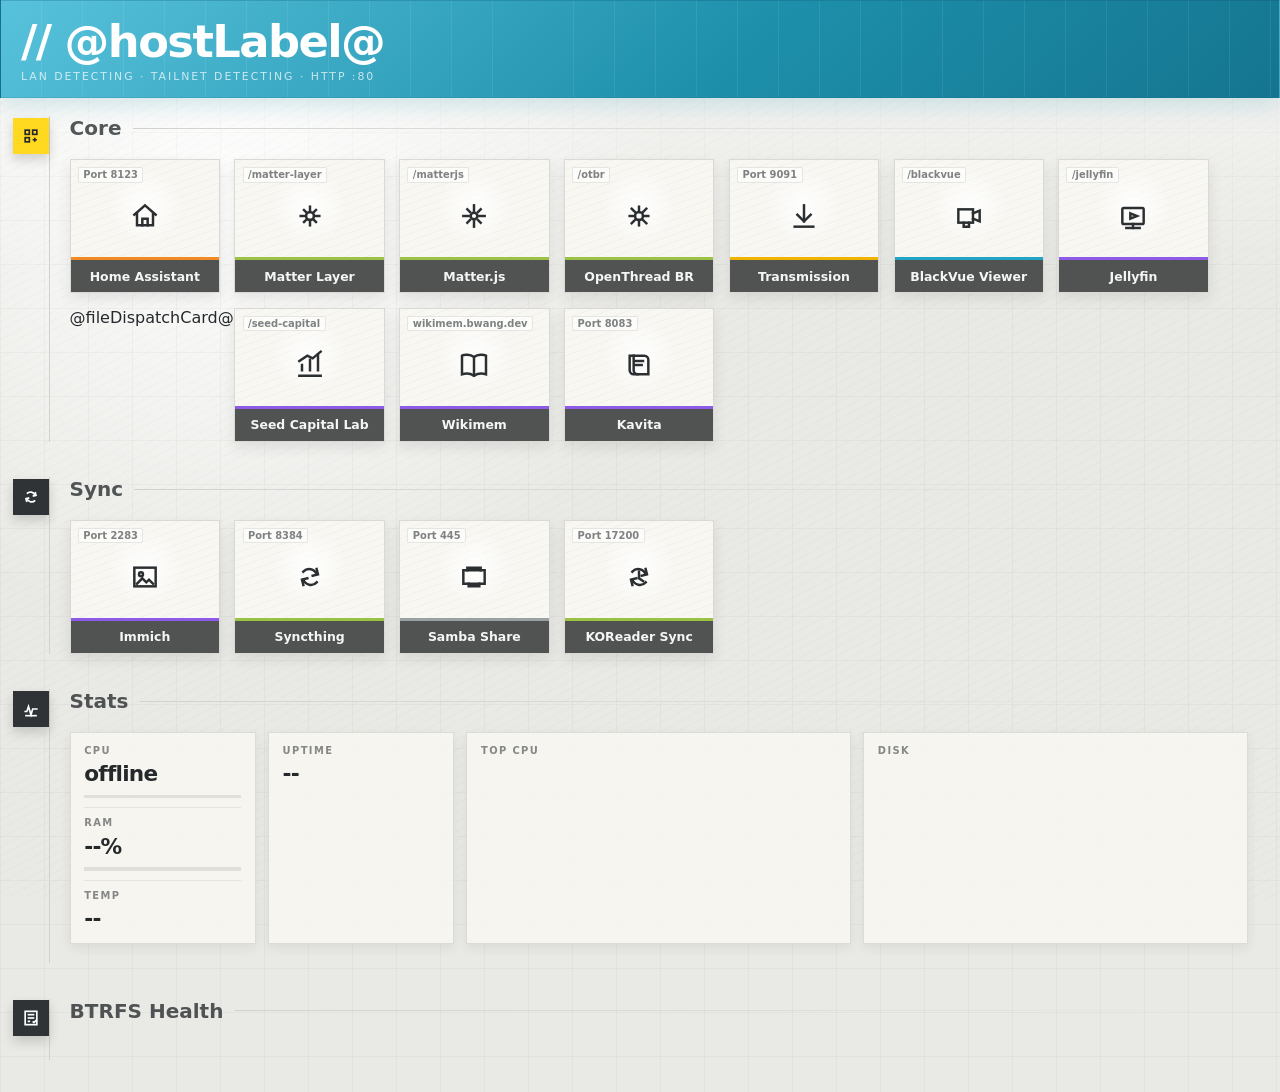
==== machines/gaia/homepage/index.html @ 998d09f6 "cleanup, reorganization" ====
<!doctype html>
<html lang="en">
  <head>
    <meta charset="utf-8" />
    <meta name="viewport" content="width=device-width, initial-scale=1" />
    <title>// @hostLabel@</title>
    <style>
      :root {
        color-scheme: light;
        --bg: #e9e9e5;
        --paper: #f4f3ef;
        --tile: #f8f7f2;
        --ink: #25292c;
        --muted: #71787d;
        --line: #cfd2cf;
        --line-dark: #9ea4a4;
        --black: #1e2021;
        --yellow: #ffd91f;
        --yellow-deep: #f0b400;
        --cyan: #21a4c6;
        --purple: #8d5be8;
        --green: #9bc245;
        --orange: #f08a24;
      }

      * { box-sizing: border-box; }

      body {
        margin: 0;
        min-height: 100vh;
        font-family: Inter, ui-sans-serif, system-ui, -apple-system, BlinkMacSystemFont, "Segoe UI", sans-serif;
        color: var(--ink);
        background:
          linear-gradient(rgba(70, 76, 80, 0.045) 1px, transparent 1px),
          linear-gradient(90deg, rgba(70, 76, 80, 0.045) 1px, transparent 1px),
          radial-gradient(circle at 18% 18%, rgba(255,255,255,0.9), transparent 28rem),
          var(--bg);
        background-size: 44px 44px, 44px 44px, auto, auto;
      }

      body::before {
        content: "";
        position: fixed;
        inset: 0;
        pointer-events: none;
        background:
          repeating-linear-gradient(-28deg, transparent 0 7px, rgba(40,42,43,0.018) 7px 8px),
          linear-gradient(180deg, rgba(255,255,255,0.62), transparent 32%);
      }

      main {
        position: relative;
        width: 100vw;
        min-height: 100vh;
        margin: 0;
        padding: 0;
      }

      .hero {
        position: relative;
        min-height: 5.3rem;
        display: grid;
        align-items: center;
        margin-bottom: 1.15rem;
        padding: 0.9rem 1.25rem;
        overflow: hidden;
        background:
          linear-gradient(135deg, #58c2dc, #1d8faa 58%, #157590);
        border: 1px solid rgba(20,88,108,0.20);
        box-shadow: 0 0.55rem 1.25rem rgba(28,138,166,0.16);
      }

      .hero::after {
        content: "";
        position: absolute;
        inset: 0;
        pointer-events: none;
        background: repeating-linear-gradient(90deg, transparent 0 2.5rem, rgba(255,255,255,0.08) 2.5rem 2.56rem);
      }

      .hero-copy {
        position: relative;
        z-index: 1;
        color: rgba(255,255,255,0.82);
        display: flex;
        flex-direction: column;
        justify-content: center;
      }

      h1 {
        margin: 0;
        color: white;
        font-size: clamp(1.5rem, 3.5vw, 2.8rem);
        font-weight: 620;
        letter-spacing: -0.035em;
      }

      .subtitle {
        margin-top: 0.08rem;
        font-size: 0.68rem;
        letter-spacing: 0.18em;
        text-transform: uppercase;
        color: rgba(255,255,255,0.72);
      }

      .workspace {
        display: grid;
        grid-template-columns: 3.1rem minmax(0, 1fr);
        column-gap: 1.25rem;
        row-gap: 2.2rem;
        padding-right: 1rem;
        padding-bottom: 2rem;
      }

      .section-icon {
        display: flex;
        justify-content: flex-end;
        align-items: flex-start;
        padding-top: 0.1rem;
        border-right: 1px solid var(--line);
      }

      .rail-item {
        position: sticky;
        top: 0.9rem;
        width: 2.25rem;
        height: 2.25rem;
        display: grid;
        place-items: center;
        background: #2f3335;
        color: white;
        box-shadow: 0 0.35rem 0.75rem rgba(0,0,0,0.16);
        border: 0;
        cursor: pointer;
        transition: background 140ms ease, color 140ms ease, transform 140ms ease;
      }

      .rail-item:hover,
      .rail-item:focus-visible {
        transform: translateY(-0.08rem);
        outline: none;
      }

      .rail-item.active {
        background: var(--yellow);
        color: var(--ink);
      }


      .rail-item svg { width: 1.25rem; height: 1.25rem; stroke: currentColor; fill: none; stroke-width: 2; }

      .content {
        min-width: 0;
      }

      .category {
        margin: 0;
      }

      .category-title {
        display: flex;
        align-items: center;
        gap: 0.7rem;
        margin: 0 0 1.15rem;
        color: rgba(37,41,44,0.78);
        font-size: 1.25rem;
        font-weight: 620;
      }

      .category-title::after {
        content: "";
        height: 1px;
        flex: 1;
        background: linear-gradient(90deg, var(--line), transparent);
      }

      .cards {
        display: grid;
        grid-template-columns: repeat(auto-fill, minmax(8.4rem, 9.4rem));
        gap: 0.9rem;
        align-items: start;
      }

      .service-card {
        position: relative;
        min-height: 8.4rem;
        display: grid;
        grid-template-rows: 1fr auto auto;
        color: inherit;
        text-decoration: none;
        background: var(--tile);
        border: 1px solid rgba(62,67,70,0.16);
        box-shadow: 0 0.35rem 0.8rem rgba(45,49,51,0.10);
        transition: transform 140ms ease, box-shadow 140ms ease;
      }

      .service-card:hover,
      .service-card:focus-visible {
        transform: translateY(-0.18rem);
        box-shadow: 0 0.65rem 1.1rem rgba(45,49,51,0.14);
        outline: none;
      }

      .stock {
        position: absolute;
        top: 0.45rem;
        left: 0.45rem;
        z-index: 2;
        padding: 0.08rem 0.28rem;
        color: rgba(37,41,44,0.58);
        background: rgba(255,255,255,0.56);
        border: 1px solid rgba(37,41,44,0.10);
        border-radius: 0.12rem;
        font-size: 0.62rem;
        font-weight: 650;
      }

      .art {
        min-height: 5.45rem;
        display: grid;
        place-items: center;
        padding: 1.25rem 0.6rem 0.35rem;
        background:
          radial-gradient(circle at 50% 48%, rgba(255,255,255,0.95), transparent 42%),
          repeating-linear-gradient(-20deg, transparent 0 6px, rgba(35,40,42,0.026) 6px 7px);
      }

      .plate {
        width: 3.25rem;
        height: 3.25rem;
        display: grid;
        place-items: center;
        background: transparent;
      }

      .plate.yellow {
        background: transparent;
      }

      .plate svg {
        width: 2rem;
        height: 2rem;
        stroke: #2b2f31;
        stroke-width: 1.85;
        fill: none;
        stroke-linecap: square;
        stroke-linejoin: miter;
      }

      .service-name {
        min-height: 2rem;
        display: grid;
        place-items: center;
        padding: 0.25rem 0.4rem;
        background: rgba(30, 32, 33, 0.76);
        color: rgba(255,255,255,0.94);
        text-align: center;
        font-size: 0.78rem;
        line-height: 1.05;
        font-weight: 620;
      }

      .accent {
        height: 0.18rem;
        background: var(--cyan);
        align-self: end;
      }
      .accent.home { background: var(--orange); }
      .accent.media { background: var(--purple); }
      .accent.agent { background: var(--cyan); }
      .accent.automation { background: var(--green); }
      .accent.sync { background: var(--green); }
      .accent.transfer { background: var(--yellow-deep); }
      .accent.video { background: var(--cyan); }
      .accent.storage { background: #9aa1a3; }


      .stats-panel {
        padding: 0 1rem 1.2rem 0;
      }

      .stats-grid {
        display: grid;
        grid-template-columns: repeat(auto-fit, minmax(10.5rem, 1fr));
        gap: 0.75rem;
      }

      .stat-card {
        min-height: 5.4rem;
        padding: 0.75rem 0.85rem;
        background: rgba(248,247,242,0.86);
        border: 1px solid rgba(62,67,70,0.15);
        box-shadow: 0 0.25rem 0.65rem rgba(45,49,51,0.08);
      }

      .stat-label {
        color: rgba(37,41,44,0.54);
        font-size: 0.62rem;
        font-weight: 720;
        letter-spacing: 0.14em;
        text-transform: uppercase;
      }

      .stat-value {
        margin-top: 0.35rem;
        font-size: 1.35rem;
        font-weight: 620;
        letter-spacing: -0.035em;
      }

      .meter {
        height: 0.22rem;
        margin-top: 0.55rem;
        background: rgba(37,41,44,0.10);
      }

      .meter span {
        display: block;
        width: var(--value, 0%);
        max-width: 100%;
        height: 100%;
        background: var(--cyan);
      }

      .stat-list {
        margin: 0.55rem 0 0;
        padding: 0;
        list-style: none;
        color: rgba(37,41,44,0.72);
        font-size: 0.72rem;
        line-height: 1.45;
      }

      .stat-list li {
        display: flex;
        justify-content: space-between;
        gap: 0.7rem;
        border-top: 1px solid rgba(37,41,44,0.07);
        padding-top: 0.18rem;
        margin-top: 0.18rem;
      }

      .stat-list code {
        font-family: "SFMono-Regular", ui-monospace, Menlo, Consolas, monospace;
        color: rgba(37,41,44,0.78);
      }

      .stats-wide { grid-column: span 2; }

      .stat-combo {
        display: grid;
        gap: 0.55rem;
      }

      .stat-cell + .stat-cell {
        border-top: 1px solid rgba(37,41,44,0.08);
        padding-top: 0.55rem;
      }

      .health-list {
        display: grid;
        grid-template-columns: repeat(auto-fit, minmax(17rem, 1fr));
        gap: 0.75rem;
      }

      .health-card {
        display: grid;
        gap: 0.7rem;
        padding: 0.85rem;
        background: rgba(248,247,242,0.86);
        border: 1px solid rgba(62,67,70,0.15);
        box-shadow: 0 0.25rem 0.65rem rgba(45,49,51,0.08);
      }

      .health-head {
        display: flex;
        align-items: center;
        justify-content: space-between;
        gap: 0.8rem;
      }

      .health-mount {
        font-family: "SFMono-Regular", ui-monospace, Menlo, Consolas, monospace;
        font-size: 1rem;
        font-weight: 680;
      }

      .health-pill {
        flex: 0 0 auto;
        padding: 0.18rem 0.45rem;
        background: rgba(155,194,69,0.18);
        border: 1px solid rgba(94,133,33,0.24);
        color: #4f7219;
        font-size: 0.62rem;
        font-weight: 760;
        letter-spacing: 0.12em;
        text-transform: uppercase;
      }

      .health-card.attention .health-pill {
        background: rgba(240,138,36,0.18);
        border-color: rgba(174,87,18,0.28);
        color: #99530e;
      }

      .health-facts {
        display: grid;
        grid-template-columns: repeat(2, minmax(0, 1fr));
        gap: 0.6rem;
      }

      .health-fact {
        min-width: 0;
        padding-top: 0.45rem;
        border-top: 1px solid rgba(37,41,44,0.08);
      }

      .health-fact strong {
        display: block;
        color: rgba(37,41,44,0.54);
        font-size: 0.58rem;
        font-weight: 740;
        letter-spacing: 0.12em;
        text-transform: uppercase;
      }

      .health-fact span {
        display: block;
        margin-top: 0.2rem;
        color: rgba(37,41,44,0.76);
        font-size: 0.76rem;
        line-height: 1.3;
        overflow-wrap: anywhere;
      }

      @media (max-width: 760px) {
        .stats-wide { grid-column: span 1; }
      }

      @media (max-width: 760px) {
        .workspace { grid-template-columns: 1fr; }
        .section-icon { display: none; }
        .cards { grid-template-columns: repeat(auto-fill, minmax(8.2rem, 1fr)); }
      }
    </style>
  </head>
  <body>
    <main>
      <section class="hero" aria-label="Gaia portal header">
        <div class="hero-copy">
          <h1>// @hostLabel@</h1>
          <div class="subtitle">LAN <span id="lan-address">detecting</span> · Tailnet <span id="tailnet-address">detecting</span> · HTTP :80</div>
        </div>
      </section>

      <section class="workspace">
        <div class="section-icon" aria-hidden="true"><button class="rail-item active" type="button" data-target="core-title" aria-label="Core"><svg viewBox="0 0 24 24"><rect x="5" y="5" width="5" height="5"/><rect x="14" y="5" width="5" height="5"/><rect x="5" y="14" width="5" height="5"/><path d="M16.5 14v5M14 16.5h5"/></svg></button></div>
        <section class="category" aria-labelledby="core-title">
            <h2 class="category-title" id="core-title">Core</h2>
            <div class="cards">
              <a class="service-card" href="http://@hostName@:8123/">
                <span class="stock">Port 8123</span><span class="art"><span class="plate yellow"><svg viewBox="0 0 24 24"><path d="M4 11 12 4l8 7"/><path d="M6 10v9h12v-9"/><path d="M10 19v-5h4v5"/></svg></span></span><span class="accent home"></span><span class="service-name">Home Assistant</span>
              </a>
              <a class="service-card" href="/matter-layer/" data-lan-href="http://@hostName@:3010/" data-lan-label="Port 3010" data-wan-href="/matter-layer/" data-wan-label="/matter-layer">
                <span class="stock">/matter-layer</span><span class="art"><span class="plate"><svg viewBox="0 0 24 24"><path d="M5 12h4"/><path d="M15 12h4"/><path d="M12 5v4"/><path d="M12 15v4"/><circle cx="12" cy="12" r="3"/><path d="M7.5 7.5 9.8 9.8"/><path d="m14.2 14.2 2.3 2.3"/><path d="m16.5 7.5-2.3 2.3"/><path d="m9.8 14.2-2.3 2.3"/></svg></span></span><span class="accent automation"></span><span class="service-name">Matter Layer</span>
              </a>
              <a class="service-card" href="/matterjs/" data-lan-href="http://@hostName@:@matterjsWebPort@/" data-lan-label="Port @matterjsWebPort@" data-wan-href="/matterjs/" data-wan-label="/matterjs">
                <span class="stock">/matterjs</span><span class="art"><span class="plate"><svg viewBox="0 0 24 24"><path d="M4 12h4"/><path d="M16 12h4"/><path d="M12 4v4"/><path d="M12 16v4"/><circle cx="12" cy="12" r="2.5"/><path d="M7 7l2 2"/><path d="M15 15l2 2"/><path d="M17 7l-2 2"/><path d="M9 15l-2 2"/></svg></span></span><span class="accent automation"></span><span class="service-name">Matter.js</span>
              </a>
              <a class="service-card" href="/otbr/" data-lan-href="http://@hostName@:@otbrWebPort@/" data-lan-label="Port @otbrWebPort@" data-wan-href="/otbr/" data-wan-label="/otbr">
                <span class="stock">/otbr</span><span class="art"><span class="plate"><svg viewBox="0 0 24 24"><path d="M12 5v4"/><path d="M12 15v4"/><path d="M5 12h4"/><path d="M15 12h4"/><circle cx="12" cy="12" r="3"/><path d="M6.5 6.5 9 9"/><path d="m15 15 2.5 2.5"/><path d="m17.5 6.5-2.5 2.5"/><path d="m9 15-2.5 2.5"/></svg></span></span><span class="accent sync"></span><span class="service-name">OpenThread BR</span>
              </a>
              <a class="service-card" href="http://@hostName@:9091/">
                <span class="stock">Port 9091</span><span class="art"><span class="plate"><svg viewBox="0 0 24 24"><path d="M12 4v12"/><path d="m7 11 5 5 5-5"/><path d="M5 20h14"/></svg></span></span><span class="accent transfer"></span><span class="service-name">Transmission</span>
              </a>
              <a class="service-card" href="/blackvue/" data-lan-href="http://@hostName@:3000/" data-lan-label="Port 3000" data-wan-href="/blackvue/" data-wan-label="/blackvue">
                <span class="stock">/blackvue</span><span class="art"><span class="plate"><svg viewBox="0 0 24 24"><rect x="4" y="7" width="11" height="10"/><path d="m15 10 5-2v8l-5-2"/><path d="M8 17v3h4v-3"/></svg></span></span><span class="accent video"></span><span class="service-name">BlackVue Viewer</span>
              </a>
              <a class="service-card" href="/jellyfin/" data-lan-href="http://@hostName@:8096/" data-lan-label="Port 8096" data-wan-href="/jellyfin/" data-wan-label="/jellyfin">
                <span class="stock">/jellyfin</span><span class="art"><span class="plate"><svg viewBox="0 0 24 24"><rect x="4" y="6" width="16" height="12" rx="1"/><path d="m10 10 5 2-5 2z"/><path d="M7 21h10"/><path d="M12 18v3"/></svg></span></span><span class="accent media"></span><span class="service-name">Jellyfin</span>
              </a>
              @fileDispatchCard@
              <a class="service-card" href="/seed-capital/">
                <span class="stock">/seed-capital</span><span class="art"><span class="plate"><svg viewBox="0 0 24 24"><path d="M4 20h16M6 16v-4m6 4V8m6 8V4"/><path d="m4 9 6-4 4 2 6-5"/></svg></span></span><span class="accent media"></span><span class="service-name">Seed Capital Lab</span>
              </a>
              <a class="service-card" href="https://wikimem.bwang.dev/">
                <span class="stock">wikimem.bwang.dev</span><span class="art"><span class="plate"><svg viewBox="0 0 24 24"><path d="M12 6v14"/><path d="M12 6C9 4 5 4 3 5v14c3-1 6-1 9 1 3-2 6-2 9-1V5c-2-1-6-1-9 1z"/></svg></span></span><span class="accent media"></span><span class="service-name">Wikimem</span>
              </a>
              <a class="service-card" href="http://@hostName@:8083/">
                <span class="stock">Port 8083</span><span class="art"><span class="plate"><svg viewBox="0 0 24 24"><path d="M5 5h11a3 3 0 0 1 3 3v11H8a3 3 0 0 1-3-3z"/><path d="M8 5v11a3 3 0 0 0 3 3"/><path d="M9 9h6"/><path d="M9 12h5"/></svg></span></span><span class="accent media"></span><span class="service-name">Kavita</span>
              </a>
            </div>
        </section>

        <div class="section-icon" aria-hidden="true"><button class="rail-item" type="button" data-target="utility-title" aria-label="Sync"><svg viewBox="0 0 24 24"><path d="M7 8a6 6 0 0 1 10 2"/><path d="m17 6 1 4-4 1"/><path d="M17 16a6 6 0 0 1-10-2"/><path d="m7 18-1-4 4-1"/></svg></button></div>
        <section class="category" aria-labelledby="utility-title">
            <h2 class="category-title" id="utility-title">Sync</h2>
            <div class="cards">
              <a class="service-card" href="http://@hostName@:2283/">
                <span class="stock">Port 2283</span><span class="art"><span class="plate"><svg viewBox="0 0 24 24"><rect x="4" y="5" width="16" height="14"/><circle cx="9" cy="10" r="1.5"/><path d="m6 17 4-4 3 3 2-2 3 3"/></svg></span></span><span class="accent media"></span><span class="service-name">Immich</span>
              </a>
              <a class="service-card" href="http://@hostName@:8384/">
                <span class="stock">Port 8384</span><span class="art"><span class="plate yellow"><svg viewBox="0 0 24 24"><path d="M7 8a6 6 0 0 1 10 2"/><path d="m17 6 1 4-4 1"/><path d="M17 16a6 6 0 0 1-10-2"/><path d="m7 18-1-4 4-1"/></svg></span></span><span class="accent sync"></span><span class="service-name">Syncthing</span>
              </a>
              <a class="service-card" href="smb://@hostName@/@sambaShare@/">
                <span class="stock">Port 445</span><span class="art"><span class="plate"><svg viewBox="0 0 24 24"><path d="M4 7h16v10H4z"/><path d="M7 7V5h10v2"/><path d="M8 17v2h8v-2"/></svg></span></span><span class="accent storage"></span><span class="service-name">Samba Share</span>
              </a>
              <a class="service-card" href="http://@hostName@:17200/healthcheck">
                <span class="stock">Port 17200</span><span class="art"><span class="plate yellow"><svg viewBox="0 0 24 24"><path d="M7 8a6 6 0 0 1 10 2"/><path d="m17 6 1 4-4 1"/><path d="M17 16a6 6 0 0 1-10-2"/><path d="m7 18-1-4 4-1"/><path d="M12 8v5l3 2"/></svg></span></span><span class="accent sync"></span><span class="service-name">KOReader Sync</span>
              </a>
            </div>
        </section>

        <div class="section-icon" aria-hidden="true"><button class="rail-item" type="button" data-target="stats-title" aria-label="Stats"><svg viewBox="0 0 24 24"><path d="M4 15h3l2-6 3 10 2-7h6"/><path d="M5 20h14"/></svg></button></div>
        <section class="stats-panel" aria-labelledby="stats-title">
            <h2 class="category-title" id="stats-title">Stats</h2>
            <div class="stats-grid">
              <div class="stat-card stat-combo">
                <div class="stat-cell"><div class="stat-label">CPU</div><div class="stat-value" id="cpu">--%</div><div class="meter"><span id="cpu-meter"></span></div></div>
                <div class="stat-cell"><div class="stat-label">RAM</div><div class="stat-value" id="ram">--%</div><div class="meter"><span id="ram-meter"></span></div></div>
                <div class="stat-cell"><div class="stat-label">Temp</div><div class="stat-value" id="temp">--</div></div>
              </div>
              <div class="stat-card"><div class="stat-label">Uptime</div><div class="stat-value" id="uptime">--</div></div>
              <div class="stat-card stats-wide"><div class="stat-label">Top CPU</div><ul class="stat-list" id="top-procs"></ul></div>
              <div class="stat-card stats-wide"><div class="stat-label">Disk</div><ul class="stat-list" id="df"></ul></div>
            </div>
        </section>

        <div class="section-icon" aria-hidden="true"><button class="rail-item" type="button" data-target="btrfs-title" aria-label="BTRFS Health"><svg viewBox="0 0 24 24"><rect x="5" y="4" width="14" height="16"/><path d="M8 8h8"/><path d="M8 12h8"/><path d="M8 16h3"/><path d="m14 16 1.6 1.6L19 14"/></svg></button></div>
        <section class="stats-panel" aria-labelledby="btrfs-title">
            <h2 class="category-title" id="btrfs-title">BTRFS Health</h2>
            <div class="health-list" id="btrfs-health"></div>
        </section>
      </section>
    </main>

    <script>
      const isPrivateIpv4 = (hostname) => {
        const parts = hostname.split('.').map((part) => Number(part));
        if (parts.length !== 4 || parts.some((part) => !Number.isInteger(part) || part < 0 || part > 255)) return false;
        return parts[0] === 10 ||
          parts[0] === 127 ||
          (parts[0] === 172 && parts[1] >= 16 && parts[1] <= 31) ||
          (parts[0] === 192 && parts[1] === 168);
      };
      const isLanHostname = (hostname) => {
        const host = hostname.toLowerCase().replace(/^\[/, "").replace(/\]$/, "");
        return host === '@hostName@' ||
          host === '@hostName@.local' ||
          host === 'localhost' ||
          host.startsWith('fe80:') ||
          host.startsWith('fd') ||
          isPrivateIpv4(host);
      };
      const applyServiceLinkMode = () => {
        const mode = isLanHostname(window.location.hostname) ? 'lan' : 'wan';
        document.querySelectorAll('[data-lan-href][data-wan-href]').forEach((card) => {
          const href = card.dataset[mode + 'Href'];
          const label = card.dataset[mode + 'Label'];
          const stock = card.querySelector('.stock');
          if (href) card.href = href;
          if (label && stock) stock.textContent = label;
        });
      };
      applyServiceLinkMode();
      const fmtBytes = (bytes) => {
        const gib = bytes / 1024 / 1024 / 1024;
        return gib.toFixed(gib >= 10 ? 0 : 1) + " GiB";
      };
      const fmtUptime = (seconds) => {
        const d = Math.floor(seconds / 86400);
        const h = Math.floor((seconds % 86400) / 3600);
        const m = Math.floor((seconds % 3600) / 60);
        return d ? (d + "d " + h + "h") : (h + "h " + m + "m");
      };
      const setMeter = (id, value) => {
        document.getElementById(id).style.setProperty('--value', Math.max(0, Math.min(100, value)) + '%');
      };
      const addFact = (parent, label, value) => {
        const fact = document.createElement('div');
        fact.className = 'health-fact';
        const strong = document.createElement('strong');
        strong.textContent = label;
        const span = document.createElement('span');
        span.textContent = value || 'n/a';
        fact.append(strong, span);
        parent.appendChild(fact);
      };

      const renderBtrfsHealth = (items) => {
        const root = document.getElementById('btrfs-health');
        root.textContent = "";
        if (!items || !items.length) {
          const empty = document.createElement('div');
          empty.className = 'health-card attention';
          empty.textContent = 'No BTRFS mounts are declared for this host.';
          root.appendChild(empty);
          return;
        }
        items.forEach((item) => {
          const card = document.createElement('article');
          card.className = 'health-card' + (item.ok ? "" : ' attention');
          const head = document.createElement('div');
          head.className = 'health-head';
          const mount = document.createElement('div');
          mount.className = 'health-mount';
          mount.textContent = item.mount;
          const pill = document.createElement('div');
          pill.className = 'health-pill';
          pill.textContent = item.status || (item.ok ? 'healthy' : 'attention');
          head.append(mount, pill);
          const facts = document.createElement('div');
          facts.className = 'health-facts';
          const usage = item.usage || {};
          const scrub = item.scrub || {};
          const deviceStats = item.deviceStats || {};
          const errors = deviceStats.errors || [];
          const errorText = errors.length ? errors.map((err) => err.name + ': ' + err.count).join(', ') : '0';
          addFact(facts, 'Used', usage.used || 'unknown');
          addFact(facts, 'Free est.', usage.freeEstimated || 'unknown');
          addFact(facts, 'Scrub', scrub.status || 'unknown');
          addFact(facts, 'Errors', errorText);
          if (scrub.errorCount) addFact(facts, 'Scrub errors', String(scrub.errorCount));
          if (usage.error) addFact(facts, 'Usage check', usage.error);
          if (scrub.error) addFact(facts, 'Scrub check', scrub.error);
          if (deviceStats.error) addFact(facts, 'Device stats', deviceStats.error);
          card.append(head, facts);
          root.appendChild(card);
        });
      };

      const railItems = Array.from(document.querySelectorAll('.rail-item'));
      const sections = railItems.map((item) => document.getElementById(item.dataset.target)).filter(Boolean);
      railItems.forEach((item) => {
        item.addEventListener('click', () => {
          document.getElementById(item.dataset.target).scrollIntoView({ behavior: 'smooth', block: 'start' });
        });
      });
      const setActiveRail = () => {
        const current = sections.reduce((best, section) => {
          const top = Math.abs(section.getBoundingClientRect().top - 16);
          return !best || top < best.top ? { id: section.id, top } : best;
        }, null);
        railItems.forEach((item) => item.classList.toggle('active', current && item.dataset.target === current.id));
      };
      setActiveRail();
      document.addEventListener('scroll', setActiveRail, { passive: true });
      window.addEventListener('resize', setActiveRail);
      function renderStats(stats) {
        document.getElementById('cpu').textContent = stats.cpuPercent.toFixed(1) + '%';
        setMeter('cpu-meter', stats.cpuPercent);
        document.getElementById('ram').textContent = stats.memory.percent.toFixed(1) + '%';
        document.getElementById('ram').title = fmtBytes(stats.memory.used) + ' / ' + fmtBytes(stats.memory.total);
        setMeter('ram-meter', stats.memory.percent);
        document.getElementById('temp').textContent = stats.cpuTemp ? (stats.cpuTemp.celsius.toFixed(1) + '°C') : 'n/a';
        document.getElementById('uptime').textContent = fmtUptime(stats.uptimeSeconds);
        document.getElementById('top-procs').innerHTML = stats.topProcesses.map((p) => '<li><code>' + p.command + '</code><span>' + p.cpu.toFixed(1) + '%</span></li>').join("");
        document.getElementById('df').innerHTML = stats.filesystems.map((fs) => '<li><code>' + fs.mount + '</code><span>' + fs.used + '/' + fs.size + ' · ' + fs.percent + '</span></li>').join("");
        renderBtrfsHealth(stats.btrfsHealth);
        if (stats.networkAddresses) {
          document.getElementById('lan-address').textContent = stats.networkAddresses.lan || 'n/a';
          document.getElementById('tailnet-address').textContent = stats.networkAddresses.tailnet || 'n/a';
        }
      }
      async function refreshStatsSnapshot() {
        try {
          const res = await fetch('/stats.json', { cache: 'no-store' });
          if (!res.ok) throw new Error("stats " + res.status);
          renderStats(await res.json());
        } catch (err) {
          document.getElementById('cpu').textContent = 'offline';
        }
      }
      function connectStatsEvents() {
        const events = new EventSource('/stats-events');
        events.onmessage = (event) => renderStats(JSON.parse(event.data));
        events.onerror = () => {
          events.close();
          setTimeout(connectStatsEvents, 2500);
        };
      }
      refreshStatsSnapshot();
      connectStatsEvents();
    </script>
  </body>
</html>
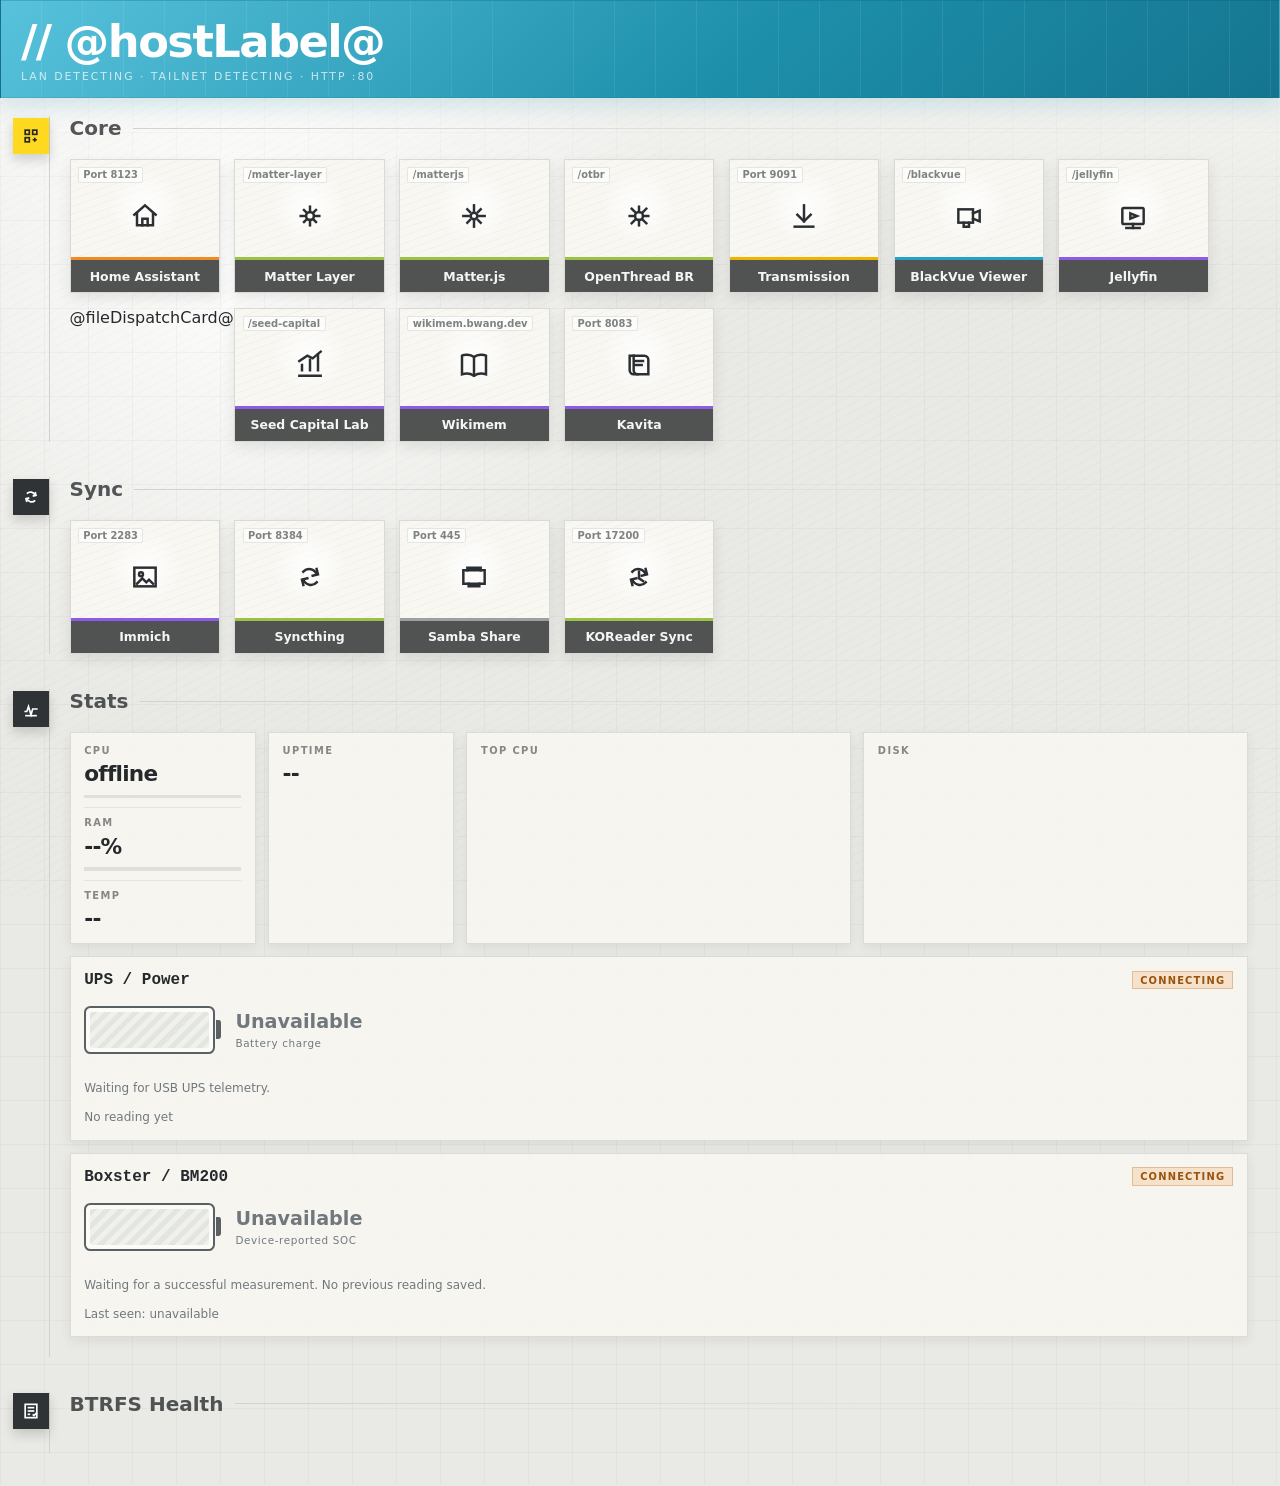
==== commit b75fdb27: "bm6/bm200" ====
--- a/machines/gaia/homepage/index.html
+++ b/machines/gaia/homepage/index.html
@@ -345,6 +345,26 @@
         color: rgba(37,41,44,0.78);
       }
 
+      .ups-panel { margin-top: 0.75rem; }
+      .battery-level { display: flex; align-items: center; gap: 1.25rem; padding: 0.35rem 0 0.15rem; --battery-color: #2199b3; }
+      #ups-panel .battery-level { --battery-color: #7fa637; }
+      #ups-panel[data-state="attention"] .battery-level { --battery-color: #d58a2e; }
+      #ups-panel[data-state="critical"] .battery-level { --battery-color: #be4b37; }
+      .battery-shell { position: relative; width: 8.2rem; height: 3rem; flex: 0 0 auto; padding: 0.25rem; border: 2px solid #596165; border-radius: 0.4rem; background: rgba(255,255,255,0.55); }
+      .battery-shell::after { content: ''; position: absolute; right: -0.5rem; top: 0.75rem; width: 0.35rem; height: 1.2rem; border-radius: 0 0.15rem 0.15rem 0; background: #596165; }
+      .battery-track { height: 100%; overflow: hidden; border-radius: 0.16rem; background: #e0e3de; }
+      .battery-fill { height: 100%; width: var(--level, 0%); background: repeating-linear-gradient(90deg, transparent 0, transparent calc(20% - 2px), rgba(255,255,255,0.55) calc(20% - 2px), rgba(255,255,255,0.55) 20%), linear-gradient(135deg, color-mix(in srgb, var(--battery-color), white 24%), var(--battery-color)); transition: width 400ms ease; }
+      .battery-number { display: block; font-size: 1.9rem; font-weight: 680; line-height: 1.1; letter-spacing: -0.04em; font-variant-numeric: tabular-nums; }
+      .battery-caption { display: block; margin-top: 0.3rem; font-size: 0.65rem; color: var(--muted); letter-spacing: 0.06em; }
+      .battery-level[data-available="false"] .battery-track { background: repeating-linear-gradient(135deg, #e3e5e1 0 5px, #f0f1ed 5px 10px); }
+      .battery-level[data-available="false"] .battery-number { color: var(--muted); font-size: 1.2rem; letter-spacing: 0; }
+      @media (prefers-reduced-motion: reduce) { .battery-fill { transition: none; } }
+
+      .ups-note { margin: 0; color: var(--muted); font-size: 0.75rem; line-height: 1.5; }
+      .ups-panel .health-head { flex-wrap: wrap; }
+      .ups-panel .health-facts { grid-template-columns: repeat(auto-fit, minmax(8rem, 1fr)); }
+      .ups-panel[data-state="critical"] { border-color: #b74735; }
+      .ups-panel[data-state="critical"] .health-pill { color: #a42c20; background: #fbe4df; }
       .stats-wide { grid-column: span 2; }
 
       .stat-combo {
@@ -524,6 +544,26 @@
               <div class="stat-card stats-wide"><div class="stat-label">Top CPU</div><ul class="stat-list" id="top-procs"></ul></div>
               <div class="stat-card stats-wide"><div class="stat-label">Disk</div><ul class="stat-list" id="df"></ul></div>
             </div>
+            <article class="health-card ups-panel attention" id="ups-panel" aria-label="UPS power status">
+              <div class="health-head"><div class="health-mount">UPS / Power</div><div class="health-pill" id="ups-status" role="status">Connecting</div></div>
+              <div class="battery-level" id="ups-battery" data-available="false" role="meter" aria-label="Battery charge" aria-valuemin="0" aria-valuemax="100" aria-valuetext="Unavailable">
+                <div class="battery-shell" aria-hidden="true"><div class="battery-track"><div class="battery-fill"></div></div></div>
+                <div><span class="battery-number" id="ups-battery-number">Unavailable</span><span class="battery-caption">Battery charge</span></div>
+              </div>
+              <div class="health-facts" id="ups-facts"></div>
+              <p class="ups-note" id="ups-note">Waiting for USB UPS telemetry.</p>
+              <p class="ups-note" id="ups-freshness">No reading yet</p>
+            </article>
+            <article class="health-card ups-panel attention" id="boxster-panel" aria-label="Boxster battery monitor">
+              <div class="health-head"><div class="health-mount">Boxster / BM200</div><div class="health-pill" id="boxster-status" role="status">Connecting</div></div>
+              <div class="battery-level" id="boxster-battery" data-available="false" role="meter" aria-label="Device-reported SOC" aria-valuemin="0" aria-valuemax="100" aria-valuetext="Unavailable">
+                <div class="battery-shell" aria-hidden="true"><div class="battery-track"><div class="battery-fill"></div></div></div>
+                <div><span class="battery-number" id="boxster-battery-number">Unavailable</span><span class="battery-caption">Device-reported SOC</span></div>
+              </div>
+              <div class="health-facts" id="boxster-facts"></div>
+              <p class="ups-note" id="boxster-note">Waiting for Home Assistant telemetry.</p>
+              <p class="ups-note" id="boxster-freshness">No reading yet</p>
+            </article>
         </section>
 
         <div class="section-icon" aria-hidden="true"><button class="rail-item" type="button" data-target="btrfs-title" aria-label="BTRFS Health"><svg viewBox="0 0 24 24"><rect x="5" y="4" width="14" height="16"/><path d="M8 8h8"/><path d="M8 12h8"/><path d="M8 16h3"/><path d="m14 16 1.6 1.6L19 14"/></svg></button></div>
@@ -629,6 +669,92 @@
         });
       };
 
+      function renderBattery(id, value, available) {
+        const root = document.getElementById(id + '-battery');
+        const valid = available && Number.isFinite(value) && value >= 0 && value <= 100;
+        root.dataset.available = String(Boolean(valid));
+        root.style.setProperty('--level', valid ? value + '%' : '0%');
+        document.getElementById(id + '-battery-number').textContent = valid ? Math.round(value) + '%' : 'Unavailable';
+        root.setAttribute('aria-valuetext', valid ? Math.round(value) + ' percent' : 'Unavailable');
+        if (valid) root.setAttribute('aria-valuenow', String(value));
+        else root.removeAttribute('aria-valuenow');
+      }
+
+      let latestUps = null;
+      const upsStartedAt = Date.now();
+      function renderUps(ups) {
+        latestUps = ups;
+        const panel = document.getElementById('ups-panel');
+        const pill = document.getElementById('ups-status');
+        const facts = document.getElementById('ups-facts');
+        const note = document.getElementById('ups-note');
+        const freshness = document.getElementById('ups-freshness');
+        const age = ups?.checkedAt ? Math.max(0, Date.now() / 1000 - ups.checkedAt) : null;
+        const stale = age !== null && age > 20;
+        const codes = new Set(ups?.status || []);
+        let label = 'Unknown';
+        let state = 'attention';
+        if (stale) label = 'Stale';
+        else if (!ups?.ok) label = ups || Date.now() - upsStartedAt > 20000 ? 'Disconnected' : 'Connecting';
+        else if (codes.has('FSD')) { label = 'Shutdown requested'; state = 'critical'; }
+        else if (codes.has('LB')) { label = codes.has('OB') ? 'On battery · Low' : 'Low battery'; state = 'critical'; }
+        else if (codes.has('OB')) label = 'On battery';
+        else if (codes.has('OFF')) label = 'Output off';
+        else if (codes.has('BYPASS')) label = 'Bypass';
+        else if (codes.has('ALARM') || codes.has('OVER') || codes.has('RB')) label = 'Needs attention';
+        else if (codes.has('OL')) { label = 'On mains'; state = 'ok'; }
+        panel.dataset.state = state;
+        panel.classList.toggle('attention', state !== 'ok');
+        pill.textContent = label;
+        renderBattery('ups', ups?.metrics?.['battery.charge'], ups?.ok && !stale);
+        facts.textContent = '';
+        if (ups?.ok && !stale) {
+          const metrics = ups.metrics || {};
+          const labels = {'ups.load': ['Load', '%'], 'ups.realpower': ['Output power', ' W'], 'input.voltage': ['Input voltage', ' V'], 'output.voltage': ['Output voltage', ' V'], 'input.current': ['Input current', ' A'], 'output.current': ['Output current', ' A']};
+          Object.entries(labels).forEach(([key, [title, unit]]) => {
+            if (Number.isFinite(metrics[key])) addFact(facts, title, metrics[key] + unit);
+          });
+          if (ups.batteryType) addFact(facts, 'Battery type', ups.batteryType === 'Lion' ? 'Lithium-ion' : ups.batteryType);
+          note.textContent = '';
+          note.hidden = true;
+        } else {
+          note.hidden = false;
+          note.textContent = stale ? 'Updates stopped. Power status and battery readings are unavailable until telemetry resumes.' : (ups?.error || 'Waiting for USB UPS telemetry.');
+        }
+        freshness.textContent = age === null ? 'No reading yet' : (stale ? 'Last checked ' : 'Checked ') + Math.floor(age) + 's ago · USB';
+      }
+      setInterval(() => renderUps(latestUps), 1000);
+
+      let latestBoxster = null;
+      function renderBoxster(data) {
+        latestBoxster = data;
+        const now = Date.now()/1000;
+        const age = data?.checkedAt ? Math.max(0, now - data.checkedAt) : null;
+        const stale = age !== null && age > 75;
+        const hasSample = Number.isFinite(data?.lastSeen) && data.lastSeen >= 946684800 && data.lastSeen <= now;
+        const connected = data?.status === 'connected' && !stale && hasSample && now - data.lastSeen <= 180;
+        const panel = document.getElementById('boxster-panel');
+        panel.classList.toggle('attention', !connected);
+        document.getElementById('boxster-status').textContent = stale ? 'Updates offline' : connected ? 'Connected' : data?.status === 'backend_unavailable' ? 'HA unreachable' : data?.status === 'disconnected' ? 'Monitor offline' : data ? 'No fresh reading' : 'Connecting';
+        const label = hasSample && !connected ? 'Last known · Device-reported SOC' : 'Device-reported SOC';
+        document.querySelector('#boxster-battery .battery-caption').textContent = label;
+        document.getElementById('boxster-battery').setAttribute('aria-label', label);
+        renderBattery('boxster', data?.metrics?.charge, hasSample);
+        const facts = document.getElementById('boxster-facts');
+        facts.textContent = '';
+        if (hasSample) {
+          const m = data.metrics || {};
+          if (Number.isFinite(m.voltage)) addFact(facts, connected ? 'Raw voltage' : 'Last known voltage', m.voltage.toFixed(2) + ' V');
+          if (Number.isFinite(m.temperature)) addFact(facts, connected ? 'Temperature' : 'Last known temperature', m.temperature + ' °C');
+        }
+        const reason = stale ? 'Live updates unavailable' : data?.error || 'Waiting for a successful measurement';
+        document.getElementById('boxster-note').textContent = connected ? 'Via the garage BLE proxy. Charge is the monitor’s estimate, not a battery health assessment.' : reason + (hasSample ? '. Showing the last successful measurement.' : '. No previous reading saved.');
+        const lastSeen = document.getElementById('boxster-freshness');
+        lastSeen.textContent = hasSample ? 'Last seen ' + new Date(data.lastSeen * 1000).toLocaleString() + ' · ' + Math.floor((now - data.lastSeen) / 60) + 'm ago' : 'Last seen: unavailable';
+        lastSeen.title = hasSample ? new Date(data.lastSeen * 1000).toISOString() : '';
+      }
+      setInterval(() => renderBoxster(latestBoxster), 1000);
+
       const railItems = Array.from(document.querySelectorAll('.rail-item'));
       const sections = railItems.map((item) => document.getElementById(item.dataset.target)).filter(Boolean);
       railItems.forEach((item) => {
@@ -647,6 +773,8 @@
       document.addEventListener('scroll', setActiveRail, { passive: true });
       window.addEventListener('resize', setActiveRail);
       function renderStats(stats) {
+        renderUps(stats.ups || null);
+        renderBoxster(stats.boxster || null);
         document.getElementById('cpu').textContent = stats.cpuPercent.toFixed(1) + '%';
         setMeter('cpu-meter', stats.cpuPercent);
         document.getElementById('ram').textContent = stats.memory.percent.toFixed(1) + '%';
@@ -671,6 +799,7 @@
           document.getElementById('cpu').textContent = 'offline';
         }
       }
+      // One shared push stream for all monitors; no per-panel browser polling.
       function connectStatsEvents() {
         const events = new EventSource('/stats-events');
         events.onmessage = (event) => renderStats(JSON.parse(event.data));
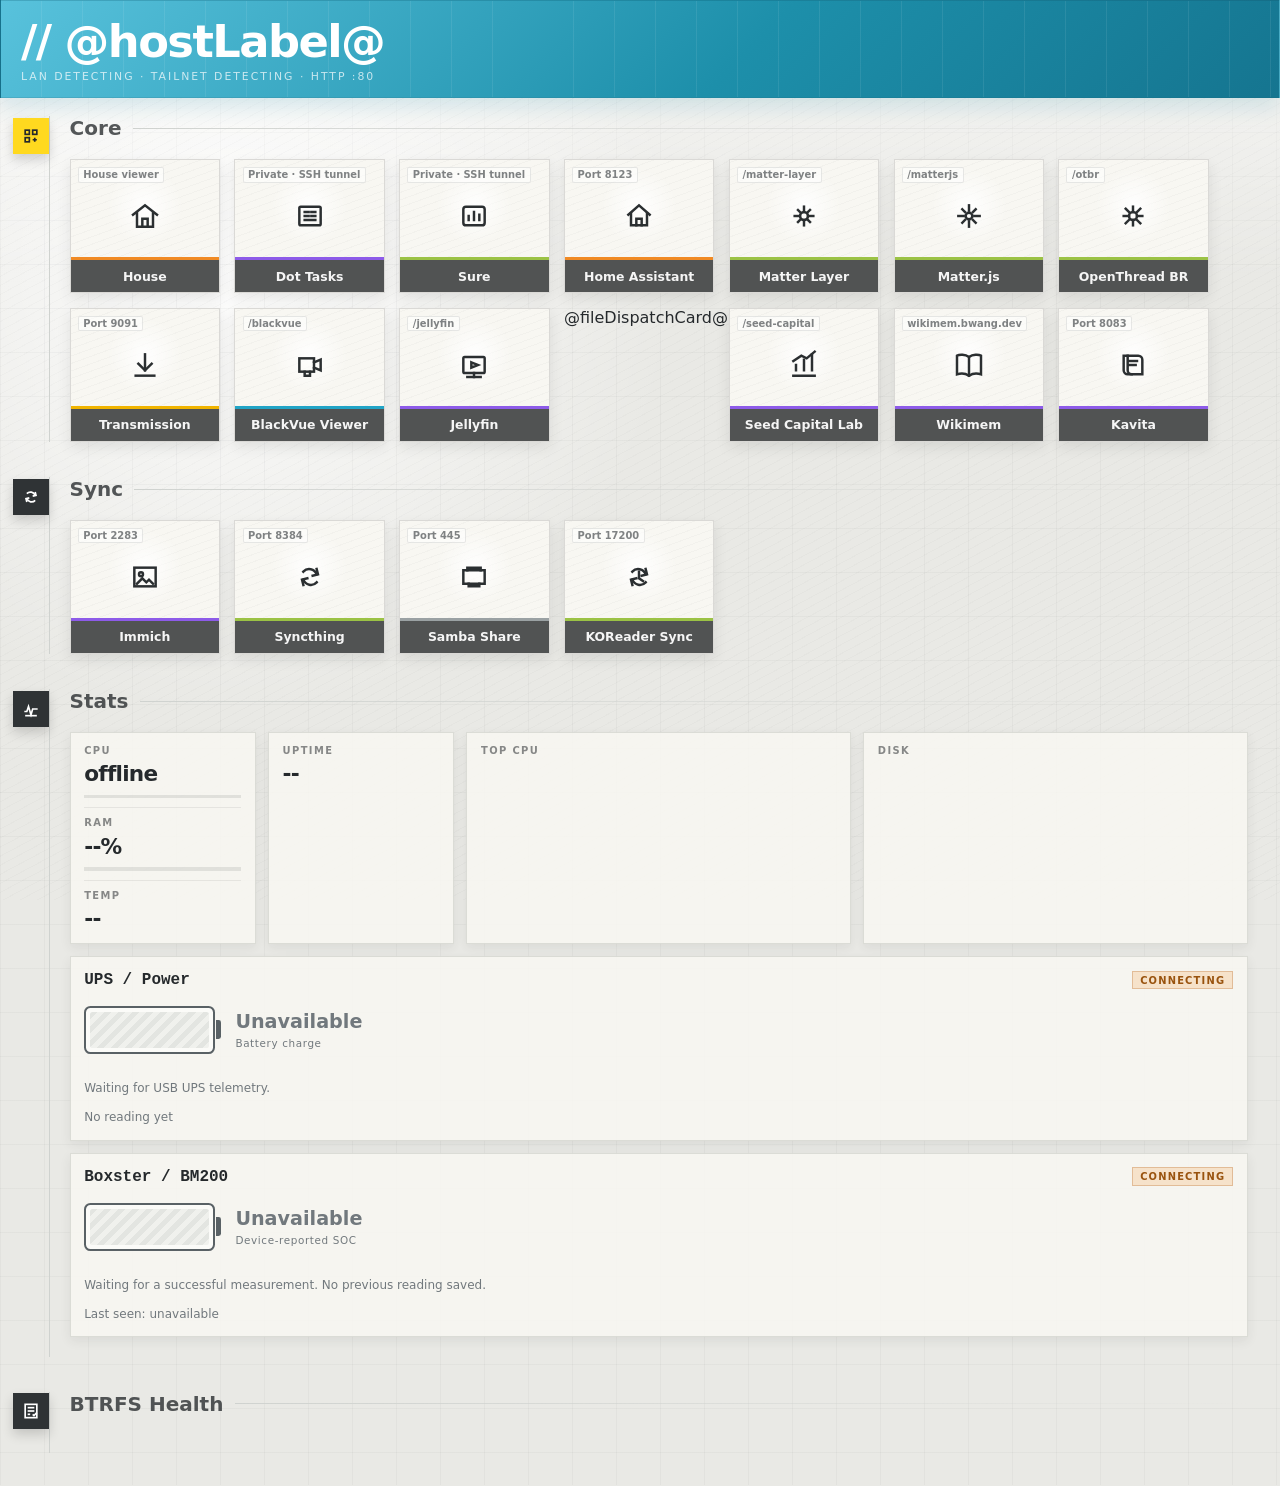
==== commit ff996da1: "up, dot tasks, matter watchdog, house link, sure, disablewindows vm" ====
--- a/machines/gaia/homepage/index.html
+++ b/machines/gaia/homepage/index.html
@@ -478,6 +478,15 @@
         <section class="category" aria-labelledby="core-title">
             <h2 class="category-title" id="core-title">Core</h2>
             <div class="cards">
+              <a class="service-card" href="/house/">
+                <span class="stock">House viewer</span><span class="art"><span class="plate"><svg viewBox="0 0 24 24"><path d="M3 11 12 4l9 7M6 10v10h12V10M10 20v-6h4v6"/></svg></span></span><span class="accent home"></span><span class="service-name">House</span>
+              </a>
+              <a class="service-card" href="http://127.0.0.1:3748/" title="Private: open the Gaia SSH tunnel first">
+                <span class="stock">Private · SSH tunnel</span><span class="art"><span class="plate"><svg viewBox="0 0 24 24"><rect x="4" y="5" width="16" height="14" rx="1"/><path d="M8 9h3m2 0h3M8 12h3m2 0h3m-8 3h8"/></svg></span></span><span class="accent media"></span><span class="service-name">Dot Tasks</span>
+              </a>
+              <a class="service-card" href="http://127.0.0.1:3717/" title="Private: open the Gaia SSH tunnel first">
+                <span class="stock">Private · SSH tunnel</span><span class="art"><span class="plate"><svg viewBox="0 0 24 24"><rect x="4" y="5" width="16" height="14" rx="2"/><path d="M8 15v-3m4 3v-6m4 6v-4"/></svg></span></span><span class="accent sync"></span><span class="service-name">Sure</span>
+              </a>
               <a class="service-card" href="http://@hostName@:8123/">
                 <span class="stock">Port 8123</span><span class="art"><span class="plate yellow"><svg viewBox="0 0 24 24"><path d="M4 11 12 4l8 7"/><path d="M6 10v9h12v-9"/><path d="M10 19v-5h4v5"/></svg></span></span><span class="accent home"></span><span class="service-name">Home Assistant</span>
               </a>
